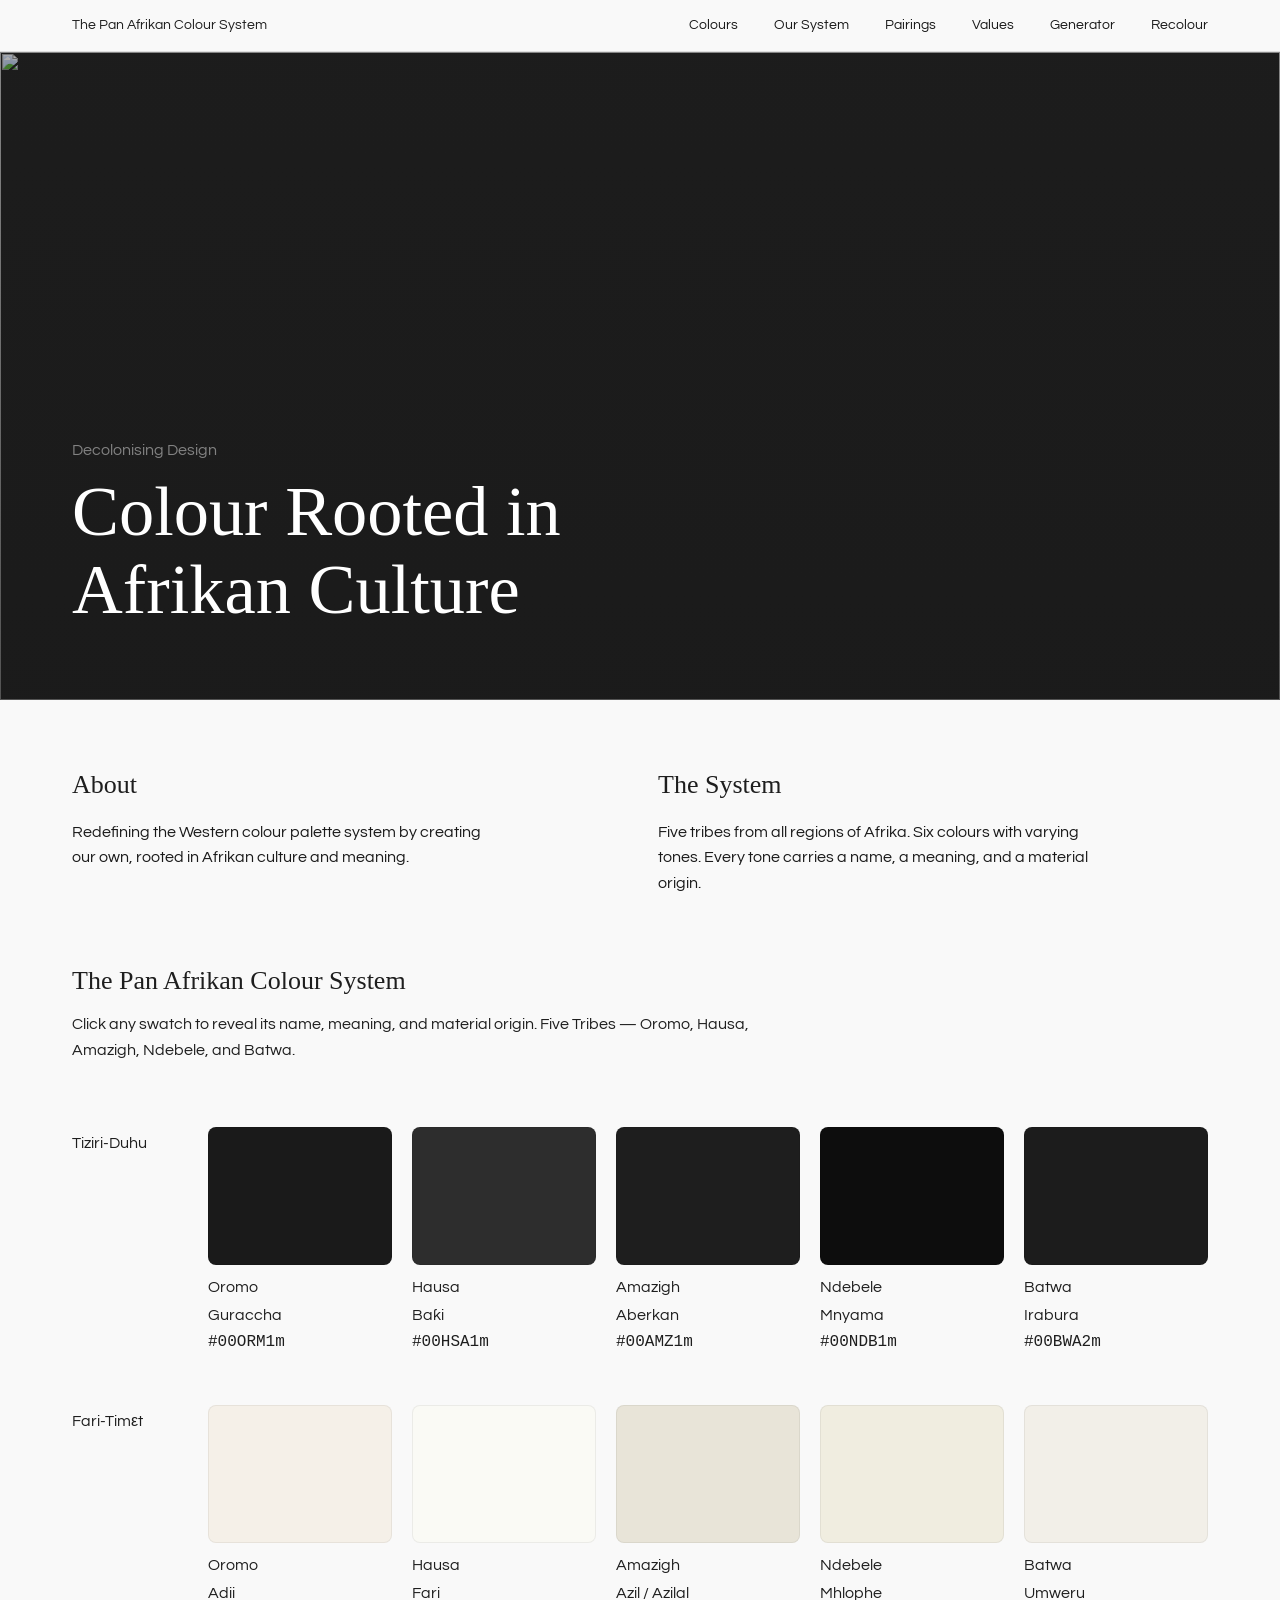
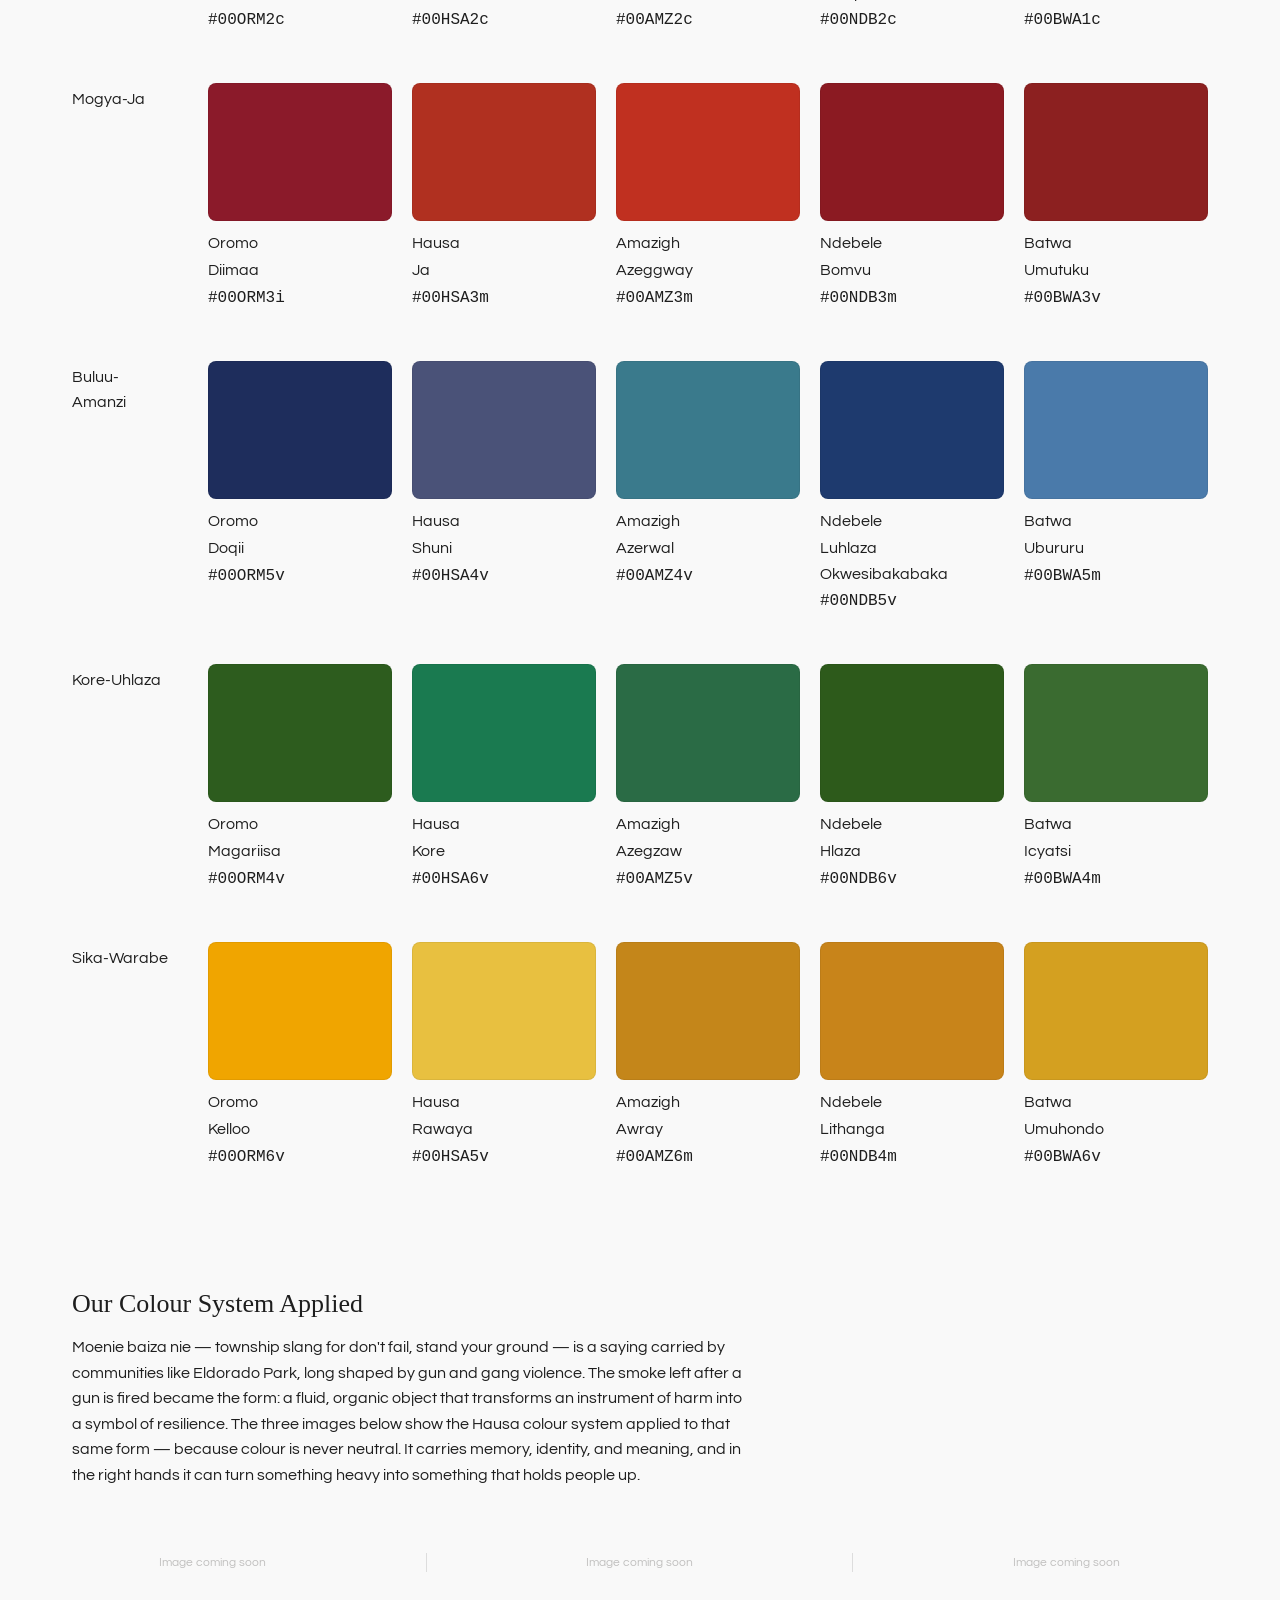
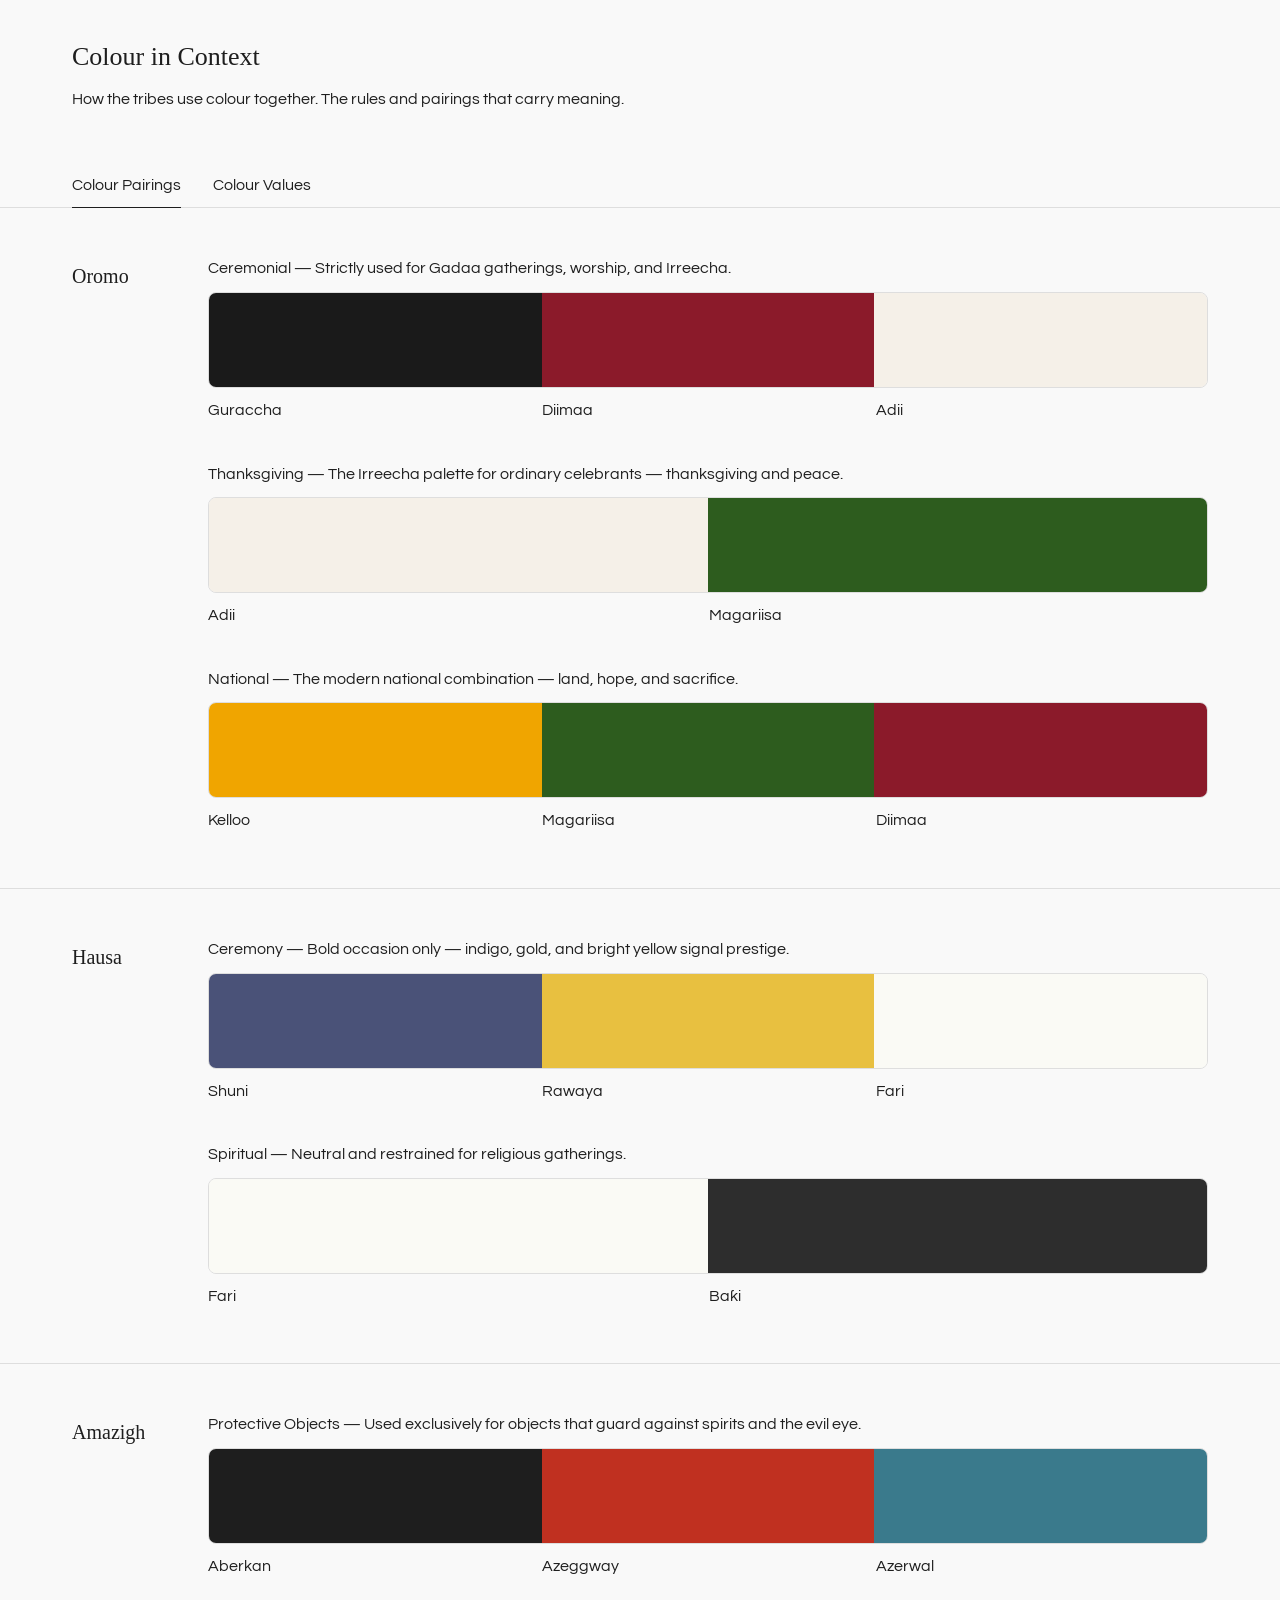
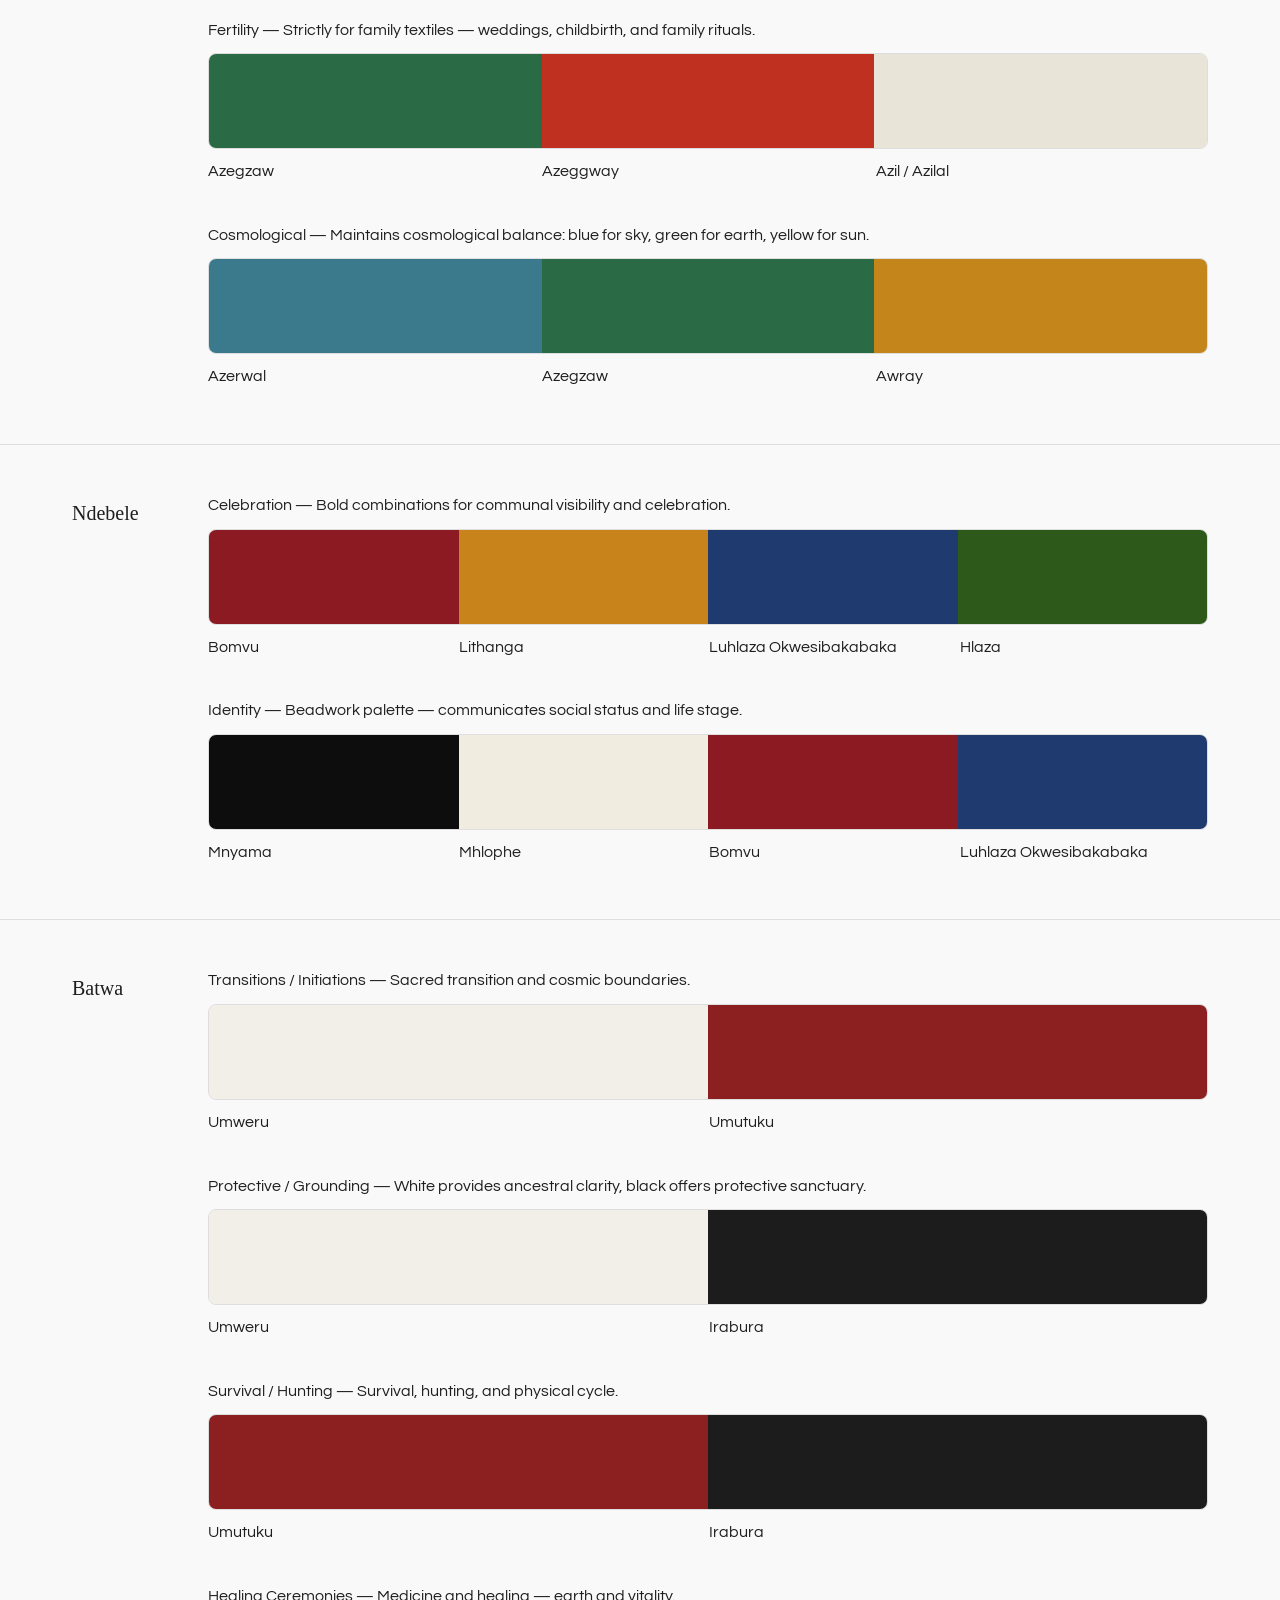
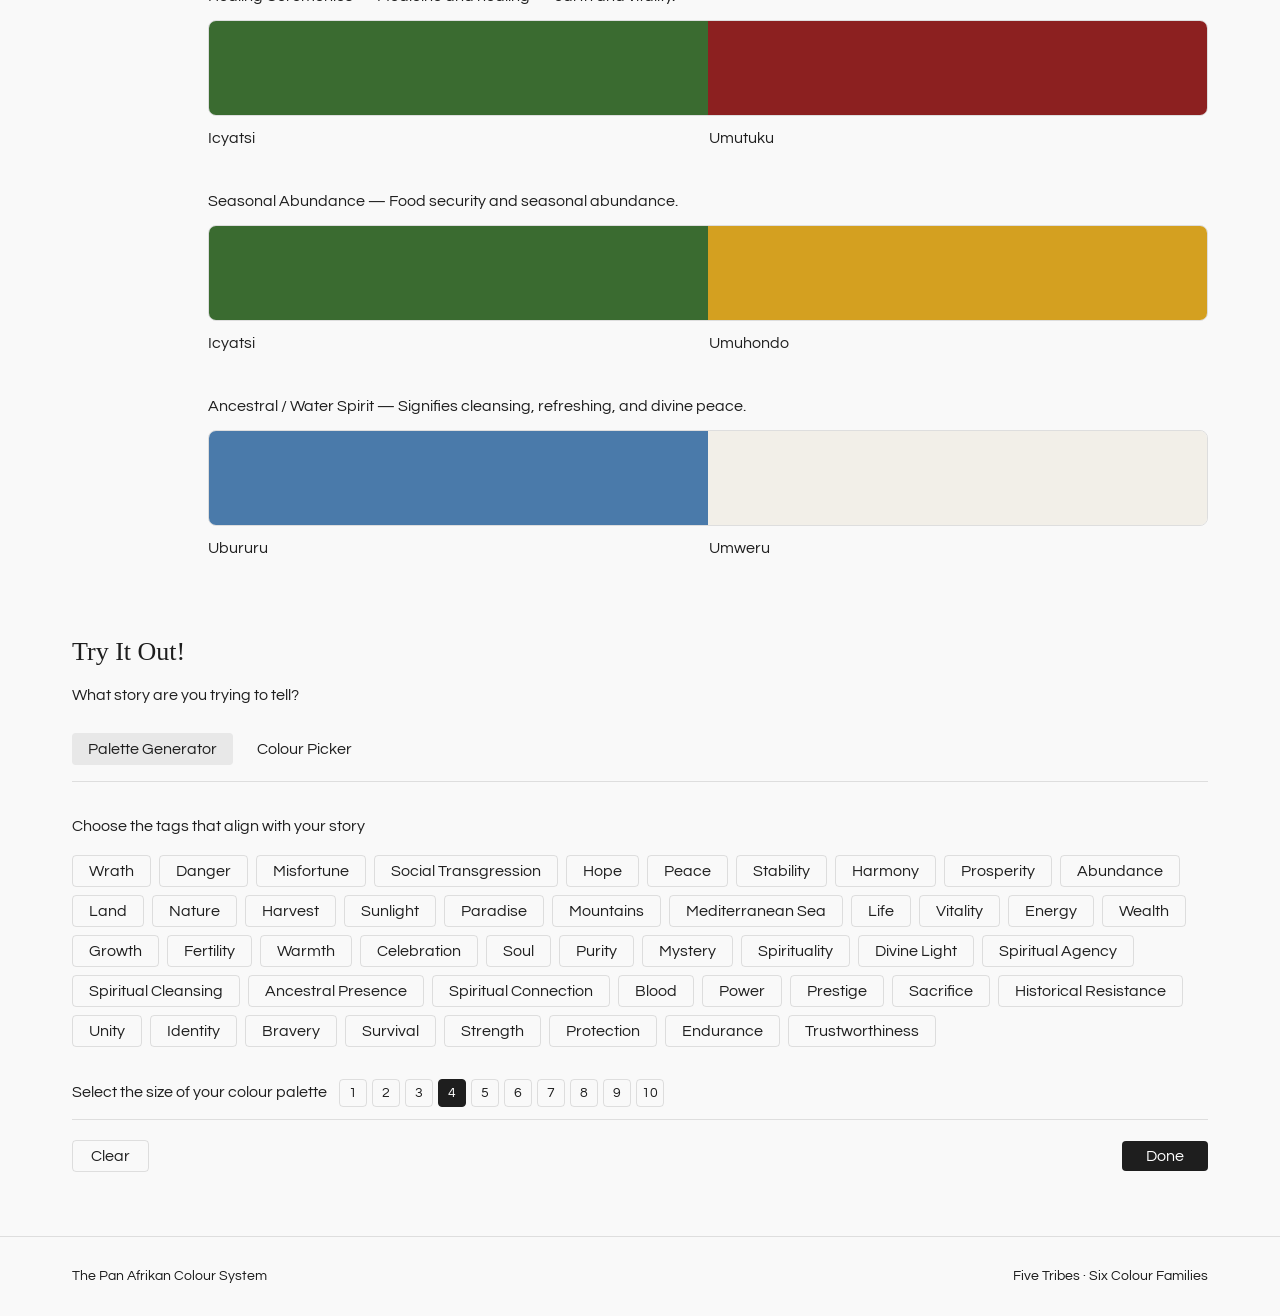
==== index-en.html @ cac7375b "Add files via upload" ====
<!DOCTYPE html>
<html lang="en">
<head>
  <meta charset="UTF-8" />
  <meta name="viewport" content="width=device-width, initial-scale=1.0" />
  <title>The Pan Afrikan Colour System</title>
  <link rel="preconnect" href="https://fonts.googleapis.com" />
  <link rel="preconnect" href="https://fonts.gstatic.com" crossorigin />
  <link href="https://fonts.googleapis.com/css2?family=Kigelia&family=Questrial&display=swap" rel="stylesheet" />
  <link rel="stylesheet" href="styles.css?v=4" />
</head>
<body>

<!-- NAV -->
<nav class="nav">
  <a href="#" class="nav-logo">The Pan Afrikan Colour System</a>
  <div class="nav-links">
    <a href="#colours">Colours</a>
    <a href="our-system-en.html">Our System</a>
    <a href="#pairings" onclick="switchCtxTab('pairings-tab')">Pairings</a>
    <a href="#pairings" onclick="switchCtxTab('values-tab')">Values</a>
    <a href="#generator">Generator</a>
    <a href="#generator" onclick="switchGenTab('picker')">Recolour</a>
  </div>
</nav>

<!-- HERO -->
<section class="hero">
  <img class="hero-bg" src="images/HERO1.png" alt="" />
  <div class="hero-content">
    <p class="hero-eyebrow">Decolonising Design</p>
    <h1>Colour Rooted in<br>Afrikan Culture</h1>
  </div>
</section>

<!-- INTRO / ABOUT -->
<section class="intro">
  <div class="intro-col">
    <p class="intro-label">About</p>
    <p>Redefining the Western colour palette system by creating our own, rooted in Afrikan culture and meaning.</p>
  </div>
  <div class="intro-col">
    <p class="intro-label">The System</p>
    <p>Five tribes from all regions of Afrika. Six colours with varying tones. Every tone carries a name, a meaning, and a material origin.</p>
  </div>
</section>

<!-- COLOUR SYSTEM -->
<section id="colours" class="colours-section">
  <div class="section-header">
    <h2>The Pan Afrikan Colour System</h2>
    <p>Click any swatch to reveal its name, meaning, and material origin. Five Tribes — Oromo, Hausa, Amazigh, Ndebele, and Batwa.</p>
  </div>
  <div class="colour-grid" id="colour-grid"></div>
</section>

<!-- OUR COLOUR SYSTEM APPLIED — ARTWORK (3 images) -->
<section class="applied-section">
  <div class="section-header">
    <h2>Our Colour System Applied</h2>
    <p>Moenie baiza nie — township slang for don't fail, stand your ground — is a saying carried by communities like Eldorado Park, long shaped by gun and gang violence. The smoke left after a gun is fired became the form: a fluid, organic object that transforms an instrument of harm into a symbol of resilience. The three images below show the Hausa colour system applied to that same form — because colour is never neutral. It carries memory, identity, and meaning, and in the right hands it can turn something heavy into something that holds people up.</p>
  </div>
  <div class="proof-3up">
    <div class="proof-block proof-block--tall">
      <img src="images/Artwork 1.png" alt="Artwork 1" onerror="this.style.display='none';this.parentElement.setAttribute('data-empty','true')" />
    </div>
    <div class="proof-block proof-block--tall">
      <img src="images/Artwork 2.png" alt="Artwork 2" onerror="this.style.display='none';this.parentElement.setAttribute('data-empty','true')" />
    </div>
    <div class="proof-block proof-block--tall">
      <img src="images/Artwork 3.png" alt="Artwork 3" onerror="this.style.display='none';this.parentElement.setAttribute('data-empty','true')" />
    </div>
  </div>

</section>

<!-- COLOUR IN CONTEXT — PAIRINGS + VALUES AS TABS -->
<section id="pairings" class="pairings-section">
  <div class="section-header">
    <h2>Colour in Context</h2>
    <p>How the tribes use colour together. The rules and pairings that carry meaning.</p>
  </div>

  <div class="context-tabs" id="context-tabs">
    <button class="context-tab active" data-ctx="pairings-tab">Colour Pairings</button>
    <button class="context-tab" data-ctx="values-tab">Colour Values</button>
  </div>

  <div id="pairings-tab" class="context-tab-content active">
    <div id="pairings-content"></div>
  </div>

  <div id="values-tab" class="context-tab-content">
    <div class="section-header" style="padding-top:40px;">
      <p>Ndebele colours strengthened from original to black, across ten tonal steps.</p>
    </div>
    <div id="values-content"></div>
    <div class="section-header" style="padding-top:40px;">
      <p>Ndebele colours spiritually enhanced from original to white, across ten tonal steps.</p>
    </div>
    <div id="values-content-white"></div>
  </div>
</section>


<!-- GENERATOR -->
<section id="generator" class="generator-section">
  <div class="section-header">
    <h2>Try It Out!</h2>
    <p>What story are you trying to tell?</p>
  </div>

  <div class="generator-body">
    <div class="generator-tabs">
      <button class="gen-tab active" data-tab="consultation">Palette Generator</button>
      <button class="gen-tab" data-tab="picker">Colour Picker</button>
    </div>

    <div id="consultation-tab" class="gen-tab-content active">
      <p class="gen-instruction">Choose the tags that align with your story</p>
      <div id="meaning-buttons" class="meaning-buttons"></div>
      <div class="gen-size-row">
        <p class="gen-size-label">Select the size of your colour palette</p>
        <div id="size-buttons" class="size-buttons"></div>
      </div>
      <div class="gen-controls">
        <div class="gen-controls-row">
          <button id="clear-btn" class="gen-btn-clear">Clear</button>
          <button id="generate-btn" class="gen-btn-done">Done</button>
        </div>
      </div>
      <div id="generated-palette" class="generated-palette"></div>
    </div>

    <div id="picker-tab" class="gen-tab-content">
      <div class="picker-layout">
        <div class="picker-left">
          <p class="picker-hint">Click on a region then click on a colour from the colour wheel to apply it.</p>
          <label for="image-upload">Upload image</label>
          <input type="file" id="image-upload" accept="image/*" />
          <canvas id="artwork-canvas"></canvas>
          <button class="picker-reset-btn" id="picker-reset-btn">Reset image</button>
        </div>
        <div class="picker-right">
          <canvas id="wheel-canvas"></canvas>
        </div>
      </div>
    </div>
  </div>
</section>

<!-- FOOTER -->
<footer>
  <p>The Pan Afrikan Colour System</p>
  <p>Five Tribes · Six Colour Families</p>
</footer>

<!-- SWATCH TOOLTIP -->
<div class="tooltip-overlay" id="tooltip" onclick="closeTooltip(event)">
  <div class="tooltip-card" onclick="event.stopPropagation()">
    <button class="tooltip-close" onclick="closeTooltip()">×</button>
    <div class="tooltip-swatch" id="tooltip-swatch"></div>
    <div class="tooltip-tribe" id="tooltip-tribe"></div>
    <h3 class="tooltip-name" id="tooltip-name"></h3>
    <p class="tooltip-hex" id="tooltip-hex"></p>
    <div class="tooltip-row">
      <div>
        <p class="tooltip-label">Meaning</p>
        <p class="tooltip-text" id="tooltip-meaning"></p>
      </div>
      <div>
        <p class="tooltip-label">Material Origin</p>
        <p class="tooltip-text" id="tooltip-origin"></p>
      </div>
    </div>
  </div>
</div>

<script src="scripts-en.js?v=3"></script>
</body>
</html>
---- styles.css ----
*, *::before, *::after { margin: 0; padding: 0; box-sizing: border-box; }

:root {
  --bg:         #F9F9F9;
  --ink:        #1e1e1e;
  --ink-light:  #191919;
  --ink-faint:  #191919;
  --border:     rgba(25,25,25,0.12);
  --serif:      'Kigelia', Georgia, serif;
  --sans:       'Questrial', sans-serif;
  --margin:     72px;
  --gutter:     36px;
  --gap:        64px;
  --radius:     8px;
}

html { scroll-behavior: smooth; }

body {
  background: var(--bg);
  color: var(--ink);
  font-family: var(--sans);
  font-size: 16px;
  line-height: 1.6;
}

/* ── NAV ─────────────────────────────────────── */
.nav {
  position: sticky;
  top: 0;
  z-index: 100;
  height: 52px;
  padding: 0 var(--margin);
  background: var(--bg);
  border-bottom: 0.5px solid var(--border);
  display: flex;
  align-items: center;
  justify-content: space-between;
}
.nav-logo {
  font-size: 14px;
  color: var(--ink);
  text-decoration: none;
  font-weight: 400;
}
.nav-links {
  display: flex;
  gap: var(--gutter);
}
.nav-links a {
  font-size: 14px;
  color: var(--ink-light);
  text-decoration: none;
  transition: color .2s;
}
.nav-links a:hover { color: var(--ink); }

/* ── HERO ────────────────────────────────────── */
.hero {
  height: 72vh;
  min-height: 480px;
  background: var(--ink);
  padding: var(--margin);
  display: flex;
  align-items: flex-end;
  position: relative;
  overflow: hidden;
}
.hero-bg {
  position: absolute;
  inset: 0;
  width: 100%;
  height: 100%;
  object-fit: cover;
  object-position: center;
  z-index: 0;
}
.hero::after {
  content: '';
  position: absolute;
  inset: 0;
  background: linear-gradient(to bottom, rgba(25,25,25,0.35), rgba(25,25,25,0.65));
  z-index: 1;
}
.hero-content {
  position: relative;
  z-index: 2;
}
.hero-eyebrow {
  font-size: 16px;
  color: rgba(255,255,255,.45);
  margin-bottom: 10px;
}
.hero h1 {
  font-family: var(--serif);
  font-size: clamp(40px, 5.5vw, 80px);
  font-weight: 400;
  color: #fff;
  line-height: 1.1;
}

/* ── INTRO ───────────────────────────────────── */
.intro {
  display: grid;
  grid-template-columns: 1fr 1fr;
  gap: var(--gutter);
  padding: var(--gap) var(--margin) 0;
}
.intro-label {
  font-family: var(--serif);
  font-size: 26px;
  color: var(--ink);
  margin-bottom: 14px;
}
.intro-col p:not(.intro-label) {
  font-size: 16px;
  color: var(--ink-light);
  max-width: 432px;
}

/* ── SECTION HEADER ──────────────────────────── */
.section-header {
  padding: var(--gap) var(--margin);
}
.section-header h2 {
  font-family: var(--serif);
  font-size: 26px;
  font-weight: 400;
  margin-bottom: 10px;
}
.section-header p {
  font-size: 16px;
  color: var(--ink);
  max-width: 680px;
}

/* ── COLOUR GRID ─────────────────────────────── */
.colours-section { padding-bottom: 0; }
.colour-grid { padding: 0 var(--margin); }

.hue-row {
  display: grid;
  grid-template-columns: 100px 1fr;
  gap: var(--gutter);
  margin-bottom: 48px;
  align-items: start;
}
.hue-label {
  font-size: 16px;
  color: var(--ink);
  padding-top: 4px;
}
.hue-swatches {
  display: grid;
  grid-template-columns: repeat(5, 1fr);
  gap: 20px;
}

/* ── SWATCH — click-to-expand ────────────────── */
.swatch {
  cursor: pointer;
  position: relative;
}
.swatch-colour {
  position: relative;
  width: 100%;
  aspect-ratio: 4 / 3;
  border-radius: var(--radius);
  border: 0.5px solid rgba(0,0,0,.06);
  transition: transform .2s ease, box-shadow .2s ease;
  overflow: hidden;
}
.swatch.open .swatch-colour {
  transform: scale(1.03);
  box-shadow: 0 8px 24px rgba(0,0,0,.12);
}
.swatch-colour::after {
  content: 'Click to expand';
  position: absolute;
  bottom: 0;
  left: 0;
  right: 0;
  padding: 7px 10px;
  font-family: var(--sans);
  font-size: 11px;
  text-align: center;
  letter-spacing: .07em;
  text-transform: uppercase;
  color: #fff;
  background: rgba(0,0,0,0.28);
  opacity: 0;
  transition: opacity .2s;
  pointer-events: none;
}
.swatch:hover .swatch-colour::after {
  opacity: 1;
}
.swatch-info {
  padding: 10px 0 0;
}
.swatch-tribe {
  color: var(--ink);
  margin-bottom: 2px;
  font-size: 16px;
}
.swatch-name {
  color: var(--ink);
  font-weight: 500;
  font-size: 16px;
  margin-bottom: 2px;
}
.swatch-hex {
  color: var(--ink);
  font-family: monospace;
  font-size: 16px;
}
/* smooth click dropdown — no display:none */
.swatch-hover {
  overflow: hidden;
  max-height: 0;
  opacity: 0;
  margin-top: 0;
  padding-top: 0;
  border-top: 0.5px solid transparent;
  transition: max-height .35s ease, opacity .3s ease, margin-top .3s ease, padding-top .3s ease, border-color .3s ease;
}
.swatch.open .swatch-hover {
  max-height: 220px;
  overflow-y: auto;
  opacity: 1;
  margin-top: 8px;
  padding-top: 8px;
  border-top-color: var(--border);
}
.swatch-hover-label {
  font-size: 16px;
  color: var(--ink);
  padding-bottom: 8px;
  margin-bottom: 8px;
  margin-top: 16px;
  border-bottom: 0.5px solid rgba(25,25,25,0.15);
}
.swatch-hover-label:first-child { margin-top: 0; }
.swatch-hover-label:not(:first-child) {
  border-top: 0.5px solid rgba(25,25,25,0.15);
  padding-top: 8px;
}
.swatch-hover-text {
  font-size: 16px;
  color: var(--ink);
  line-height: 1.5;
}

/* ── APPLIED / PROOF BLOCKS ──────────────────── */
.applied-section {
}

.proof-2up {
  display: grid;
  grid-template-columns: 1fr 1fr;
}
.proof-3up {
  display: grid;
  grid-template-columns: 1fr 1fr 1fr;
}
.proof-3up .proof-block {
  border-top: none;
}
.proof-3up + .proof-palette {
  border-top: none;
}
.proof-block {
  position: relative;
  aspect-ratio: 4 / 3;
  background: #E2DDD7;
  overflow: hidden;
  border-right: 0.5px solid var(--border);
  border-top: 0.5px solid var(--border);
  display: flex;
  align-items: center;
  justify-content: center;
}
.proof-block--tall {
  aspect-ratio: auto;
  overflow: visible;
  background: var(--bg);
}
.proof-block.proof-block--tall img {
  object-fit: contain !important;
  background: var(--bg);
  width: 100%;
  height: auto;
  display: block;
}
.proof-block:last-child { border-right: none; }
.proof-block img {
  width: 100%;
  height: 100%;
  object-fit: cover;
  display: block;
}
.proof-block[data-empty="true"]::after {
  content: 'Image coming soon';
  font-size: 12px;
  color: rgba(26,23,20,.25);
}

/* Mercedes 2-up — smaller image with rounded corners, white background */
.proof-2up .proof-block {
  padding: 32px;
  overflow: visible;
  background: #ffffff;
}
.proof-2up .proof-block img {
  border-radius: 40px;
  width: 100%;
  height: 100%;
  object-fit: contain;
}

/* Colour palette strip shown beneath applied sections */
.proof-palette {
  padding: 24px var(--margin) 0;
  border-top: 0.5px solid var(--border);
  display: grid;
  gap: 12px;
}
.proof-palette-swatches {
  display: flex;
  gap: 10px;
}
.proof-palette-item {
  flex: 0 0 auto;
  width: 120px;
  display: flex;
  flex-direction: column;
  gap: 6px;
}
.proof-palette-swatch {
  width: 100%;
  aspect-ratio: 3 / 2;
  border-radius: 8px;
  border: 0.5px solid rgba(0,0,0,.06);
}
.proof-palette-name {
  font-size: 16px;
  color: var(--ink);
}
.proof-palette-code {
  font-size: 13px;
  font-family: monospace;
  color: var(--ink);
}

/* ── CONTEXT TABS (Pairings / Values) ────────── */
.context-tabs {
  display: flex;
  gap: 32px;
  padding: 0 var(--margin);
  border-bottom: 0.5px solid var(--border);
}
.context-tab {
  font-family: var(--sans);
  font-size: 16px;
  background: none;
  border: none;
  color: var(--ink);
  padding: 0 0 14px;
  cursor: pointer;
  border-bottom: 1.5px solid transparent;
  margin-bottom: -0.5px;
  transition: color .2s, border-color .2s;
}
.context-tab.active { color: var(--ink); border-bottom-color: var(--ink); }
.context-tab-content { display: none; }
.context-tab-content.active { display: block; }

/* ── PAIRINGS ────────────────────────────────── */
.pairings-section { padding-bottom: 0; }


.pairings-section + .applied-section { border-top: none; }

.tribe-block {
  display: grid;
  grid-template-columns: 100px 1fr;
  gap: var(--gutter);
  padding: 48px var(--margin);
  border-bottom: 0.5px solid var(--border);
  align-items: start;
}
.tribe-block:last-child { border-bottom: none; padding-bottom: 0; }
.tribe-name {
  font-family: var(--serif);
  font-size: 20px;
  font-weight: 400;
  color: var(--ink);
  padding-top: 4px;
}
.tribe-pairings { display: flex; flex-direction: column; }
.pairing { margin-bottom: 32px; }
.pairing:last-child { margin-bottom: 0; }

.pairing-label {
  font-size: 16px;
  color: var(--ink);
  margin-bottom: 10px;
}
.pairing-label-rule {
  font-size: 16px;
  color: var(--ink);
}
.pairing-strip {
  display: flex;
  height: 96px;
  border-radius: var(--radius);
  overflow: hidden;
  border: 0.5px solid var(--border);
  margin-bottom: 10px;
}
.pairing-colour { flex: 1; }
.pairing-names {
  display: flex;
  gap: 2px;
  margin-bottom: 6px;
}
.pairing-colour-name {
  flex: 1;
  font-size: 16px;
  color: var(--ink);
}

/* ── VALUES ──────────────────────────────────── */
.values-wrap { padding: 0 var(--margin) 0; }
.values-row {
  display: grid;
  grid-template-columns: 100px 1fr;
  gap: var(--gutter);
  margin-bottom: 36px;
  align-items: start;
}
.values-label {
  font-size: 16px;
  color: var(--ink);
  padding-top: 4px;
}
.values-steps {
  display: grid;
  grid-template-columns: repeat(11, 1fr);
  gap: 8px;
}
.value-col {
  display: flex;
  flex-direction: column;
}
.value-swatch {
  width: 100%;
  aspect-ratio: 1;
  border-radius: 6px;
  border: 0.5px solid rgba(0,0,0,.08);
  cursor: pointer;
  transition: transform .15s;
}
.value-swatch:hover { transform: scale(1.06); }

/* labels sit below each swatch block */
.value-labels {
  display: flex;
  justify-content: space-between;
  align-items: flex-start;
  margin-top: 6px;
  gap: 2px;
}
.value-label-num {
  font-size: 16px;
  font-family: monospace;
  color: var(--ink);
  line-height: 1.3;
  white-space: nowrap;
}
.value-label-code {
  font-size: 13px;
  font-family: monospace;
  color: var(--ink);
  line-height: 1.3;
  text-align: right;
  white-space: nowrap;
}

/* ── GENERATOR ───────────────────────────────── */
.generator-section {
  padding-bottom: var(--gap);
}
.generator-section .section-header {
  padding-bottom: 24px;
}
.generator-body {
  padding: 0 var(--margin);
}
.generator-tabs {
  display: flex;
  gap: 8px;
  padding-bottom: 16px;
  border-bottom: 0.5px solid var(--border);
  margin-bottom: 32px;
}
.gen-tab {
  font-family: var(--sans);
  font-size: 16px;
  background: none;
  border: none;
  color: var(--ink);
  padding: 8px 16px;
  border-radius: 4px;
  cursor: pointer;
  transition: background .2s;
}
.gen-tab.active { background: rgba(25,25,25,0.08); }
.gen-tab:hover:not(.active) { background: rgba(25,25,25,0.04); }
.gen-instruction {
  font-size: 16px;
  color: var(--ink);
  margin-bottom: 16px;
}
.gen-tab-content { display: none; }
.gen-tab-content.active { display: block; }

.meaning-buttons {
  display: flex;
  flex-wrap: wrap;
  gap: 8px;
  margin-bottom: 32px;
}
/* category separator label */
.meaning-category-divider {
  width: 100%;
  font-size: 10px;
  color: var(--ink-faint);
  text-transform: uppercase;
  letter-spacing: .1em;
  padding-top: 12px;
  margin-top: 4px;
  border-top: 0.5px solid var(--border);
}
.meaning-category-divider:first-child {
  border-top: none;
  padding-top: 0;
  margin-top: 0;
}
.meaning-btn {
  padding: 7px 16px;
  background: transparent;
  border: 0.5px solid var(--border);
  border-radius: 4px;
  font-family: var(--sans);
  font-size: 16px;
  color: var(--ink);
  cursor: pointer;
  transition: all .2s;
  position: relative;
  overflow: hidden;
}
.meaning-btn::before {
  content: '';
  position: absolute;
  inset: 0;
  background: var(--btn-gradient, var(--border));
  opacity: 0;
  transition: opacity .2s;
  pointer-events: none;
}
.meaning-btn:hover::before { opacity: .5; }
.meaning-btn.selected { background: var(--ink); color: #fff; border-color: var(--ink); }
.meaning-btn.selected::before { display: none; }
/* category buttons slightly different */
.meaning-btn--category {
  opacity: .85;
}

.gen-controls {
  display: flex;
  flex-direction: column;
  align-items: flex-start;
  gap: 12px;
  padding-top: 20px;
  border-top: 0.5px solid var(--border);
}
.gen-size-row {
  display: flex;
  align-items: center;
  gap: 12px;
  width: 100%;
  margin-bottom: 12px;
}
.gen-controls-row {
  display: flex;
  align-items: center;
  gap: 16px;
  width: 100%;
}
.gen-size-label {
  font-size: 16px;
  color: var(--ink);
}
.gen-btn-clear {
  font-family: var(--sans);
  font-size: 16px;
  padding: 7px 18px;
  background: transparent;
  border: 0.5px solid var(--border);
  border-radius: 4px;
  color: var(--ink);
  cursor: pointer;
  margin-right: auto;
  transition: color .2s, border-color .2s;
}
.gen-btn-clear:hover { border-color: var(--ink); }
.size-buttons { display: flex; gap: 5px; }
.size-btn {
  width: 28px;
  height: 28px;
  background: transparent;
  border: 0.5px solid var(--border);
  border-radius: 4px;
  font-family: var(--sans);
  font-size: 14px;
  color: var(--ink);
  cursor: pointer;
  transition: all .15s;
}
.size-btn.active { background: var(--ink); color: #fff; border-color: var(--ink); }
.gen-btn-done {
  font-family: var(--sans);
  font-size: 16px;
  padding: 7px 24px;
  background: var(--ink);
  color: #fff;
  border: none;
  border-radius: 4px;
  cursor: pointer;
  transition: opacity .2s;
}
.gen-btn-done:hover { opacity: .8; }

.generated-palette {
  display: none;
  margin-top: 48px;
}
.generated-palette.show {
  display: block;
  animation: fadeIn .3s ease;
}
@keyframes fadeIn { from { opacity: 0; transform: translateY(8px); } to { opacity: 1; transform: translateY(0); } }

.gen-strip {
  display: flex;
  height: 72px;
  border-radius: var(--radius);
  overflow: hidden;
  border: 0.5px solid var(--border);
  margin-bottom: 20px;
}
.gen-colour { flex: 1; }
.gen-detail {
  display: grid;
  gap: var(--gutter);
  margin-bottom: 24px;
}
.gen-item { display: flex; flex-direction: column; gap: 6px; }
.gen-item-swatch {
  aspect-ratio: 1;
  border-radius: 8px;
  border: 0.5px solid rgba(0,0,0,.08);
}
.gen-item-name { font-size: 16px; color: var(--ink); }
.gen-item-tribe { font-size: 16px; color: var(--ink); }
.gen-context {
  padding: 16px 20px;
  background: rgba(25,25,25,.04);
  border-left: 2px solid var(--ink);
  font-size: 16px;
  color: var(--ink);
  line-height: 1.6;
  border-radius: 0 4px 4px 0;
}

/* ── PICKER ──────────────────────────────────── */
.picker-layout {
  display: grid;
  grid-template-columns: 1fr 1fr;
  gap: 14px;
  margin-top: 20px;
  align-items: stretch;
}
.picker-left {
  display: flex;
  flex-direction: column;
  align-items: flex-start;
  gap: 12px;
}
.picker-right {
  display: flex;
  flex-direction: column;
  align-items: center;
  justify-content: center;
  gap: 12px;
}
.picker-left label {
  font-size: 16px;
  color: var(--ink);
}
#image-upload { width: 100%; font-size: 16px; }
#artwork-canvas {
  width: 100%;
  border-radius: var(--radius);
  border: 0.5px solid var(--border);
}
#wheel-canvas {
  width: 400px;
  height: 400px;
  max-width: 100%;
  border-radius: 50%;
  flex-shrink: 0;
}
.picker-hint {
  font-size: 16px;
  color: var(--ink);
  max-width: 100%;
}
.picker-reset-btn {
  font-family: var(--sans);
  font-size: 16px;
  padding: 6px 18px;
  background: transparent;
  border: 0.5px solid var(--border);
  border-radius: 4px;
  color: var(--ink);
  cursor: pointer;
  transition: border-color .2s;
  align-self: flex-start;
}
.picker-reset-btn:hover { border-color: var(--ink); }

/* ── WHEEL TOOLTIP ───────────────────────────── */
.wheel-tooltip {
  position: fixed;
  pointer-events: none;
  background: var(--ink);
  color: #fff;
  font-family: var(--sans);
  font-size: 13px;
  padding: 5px 10px;
  border-radius: 5px;
  white-space: nowrap;
  z-index: 300;
  opacity: 0;
  transition: opacity .15s;
}
.wheel-tooltip.show { opacity: 1; }

/* ── FOOTER ──────────────────────────────────── */
footer {
  display: flex;
  justify-content: space-between;
  align-items: center;
  padding: 28px var(--margin);
  font-size: 14px;
  color: var(--ink-faint);
  border-top: 0.5px solid var(--border);
}

/* ── TOOLTIP MODAL ───────────────────────────── */
.tooltip-overlay {
  display: none;
  position: fixed;
  inset: 0;
  background: rgba(0,0,0,.5);
  z-index: 200;
  align-items: center;
  justify-content: center;
  backdrop-filter: blur(4px);
}
.tooltip-overlay.show { display: flex; }

.tooltip-card {
  background: var(--bg);
  border-radius: 16px;
  padding: 32px;
  max-width: 420px;
  width: 90%;
  position: relative;
  animation: fadeIn .2s ease;
}
.tooltip-close {
  position: absolute;
  top: 16px;
  right: 20px;
  background: none;
  border: none;
  font-size: 24px;
  cursor: pointer;
  color: var(--ink-faint);
  line-height: 1;
}
.tooltip-close:hover { color: var(--ink); }
.tooltip-swatch {
  width: 100%;
  height: 160px;
  border-radius: var(--radius);
  margin-bottom: 20px;
  border: 0.5px solid rgba(0,0,0,.06);
}
.tooltip-tribe {
  font-size: 12px;
  color: var(--ink-faint);
  text-transform: uppercase;
  letter-spacing: .1em;
  margin-bottom: 4px;
}
.tooltip-name {
  font-family: var(--serif);
  font-size: 24px;
  font-weight: 400;
  margin-bottom: 4px;
}
.tooltip-hex {
  font-size: 13px;
  color: var(--ink-faint);
  font-family: monospace;
  margin-bottom: 20px;
}
.tooltip-row {
  display: grid;
  grid-template-columns: 1fr 1fr;
  gap: 20px;
}
.tooltip-label {
  font-family: var(--sans);
  font-size: 10px;
  color: var(--ink-faint);
  text-transform: uppercase;
  letter-spacing: .1em;
  padding-bottom: 8px;
  margin-bottom: 8px;
  border-bottom: 0.5px solid rgba(25,25,25,0.15);
}
.tooltip-text {
  font-size: 13px;
  color: var(--ink-light);
  line-height: 1.5;
}
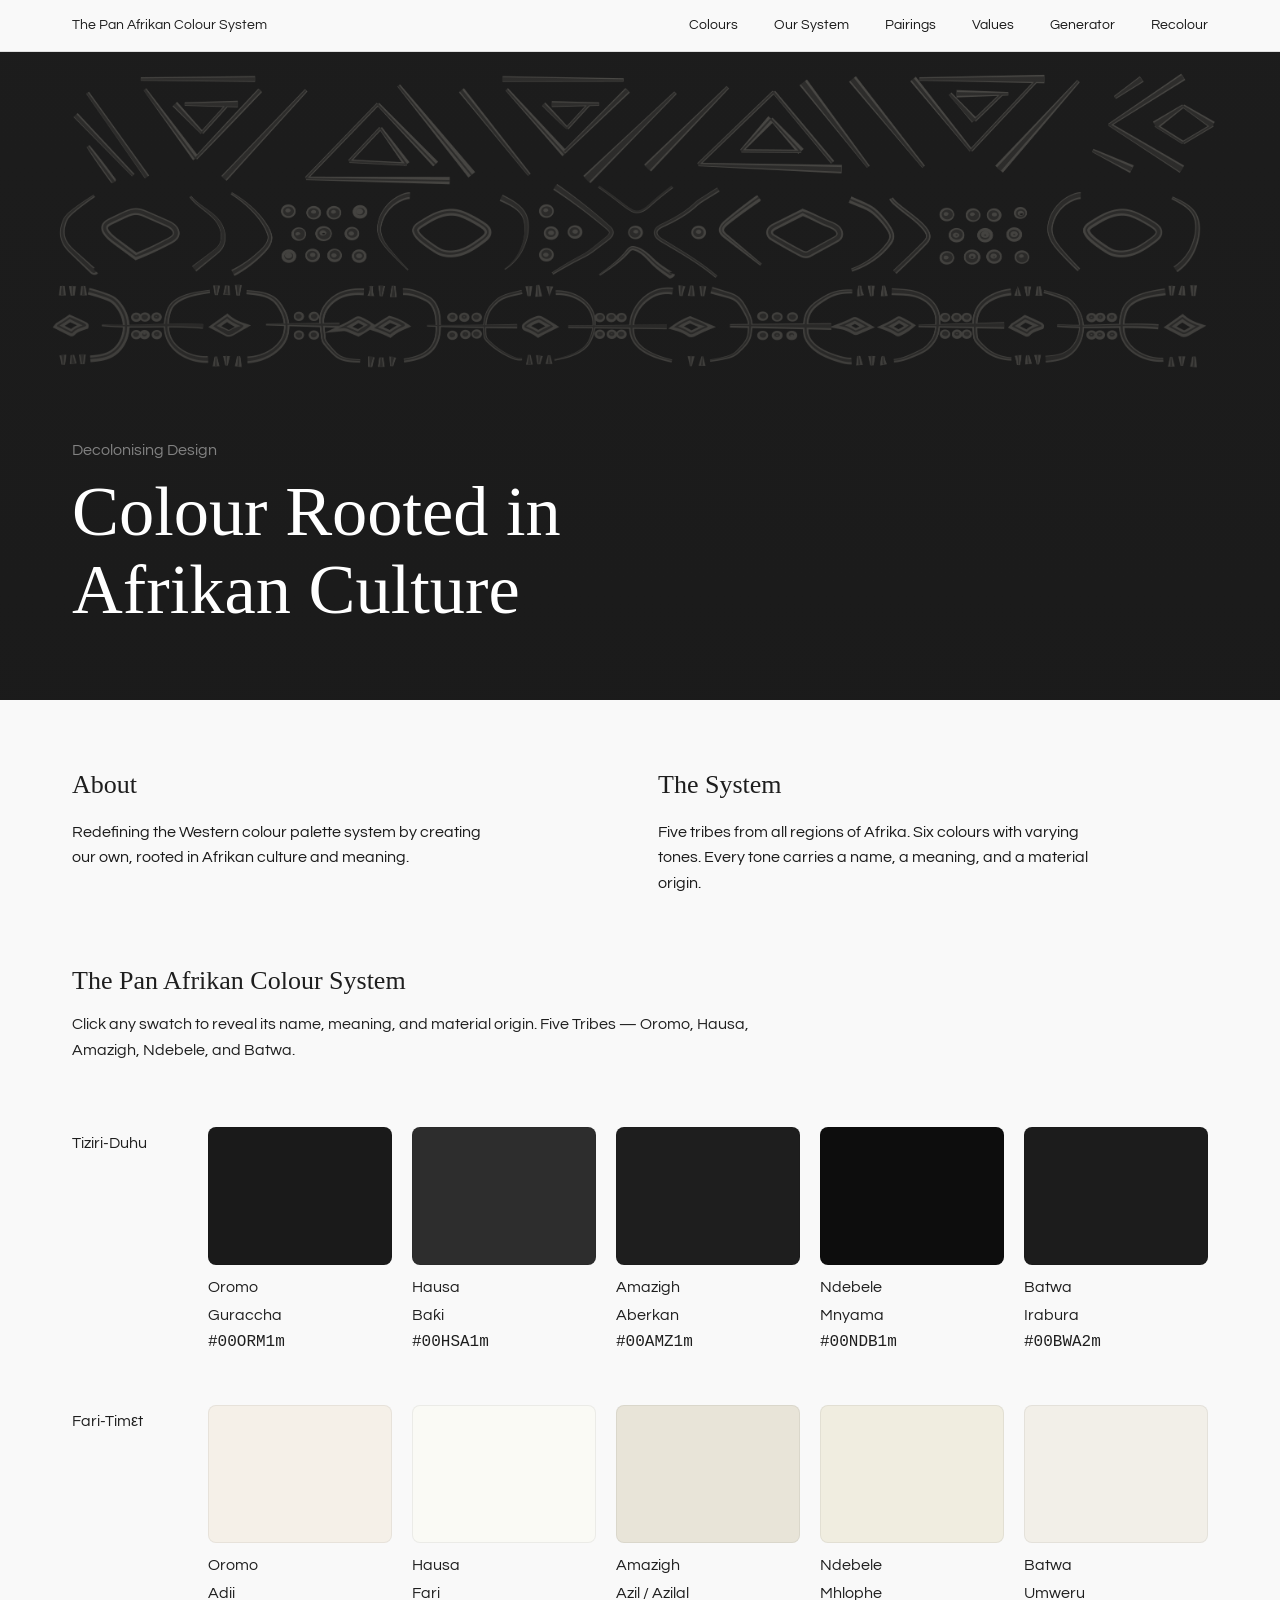
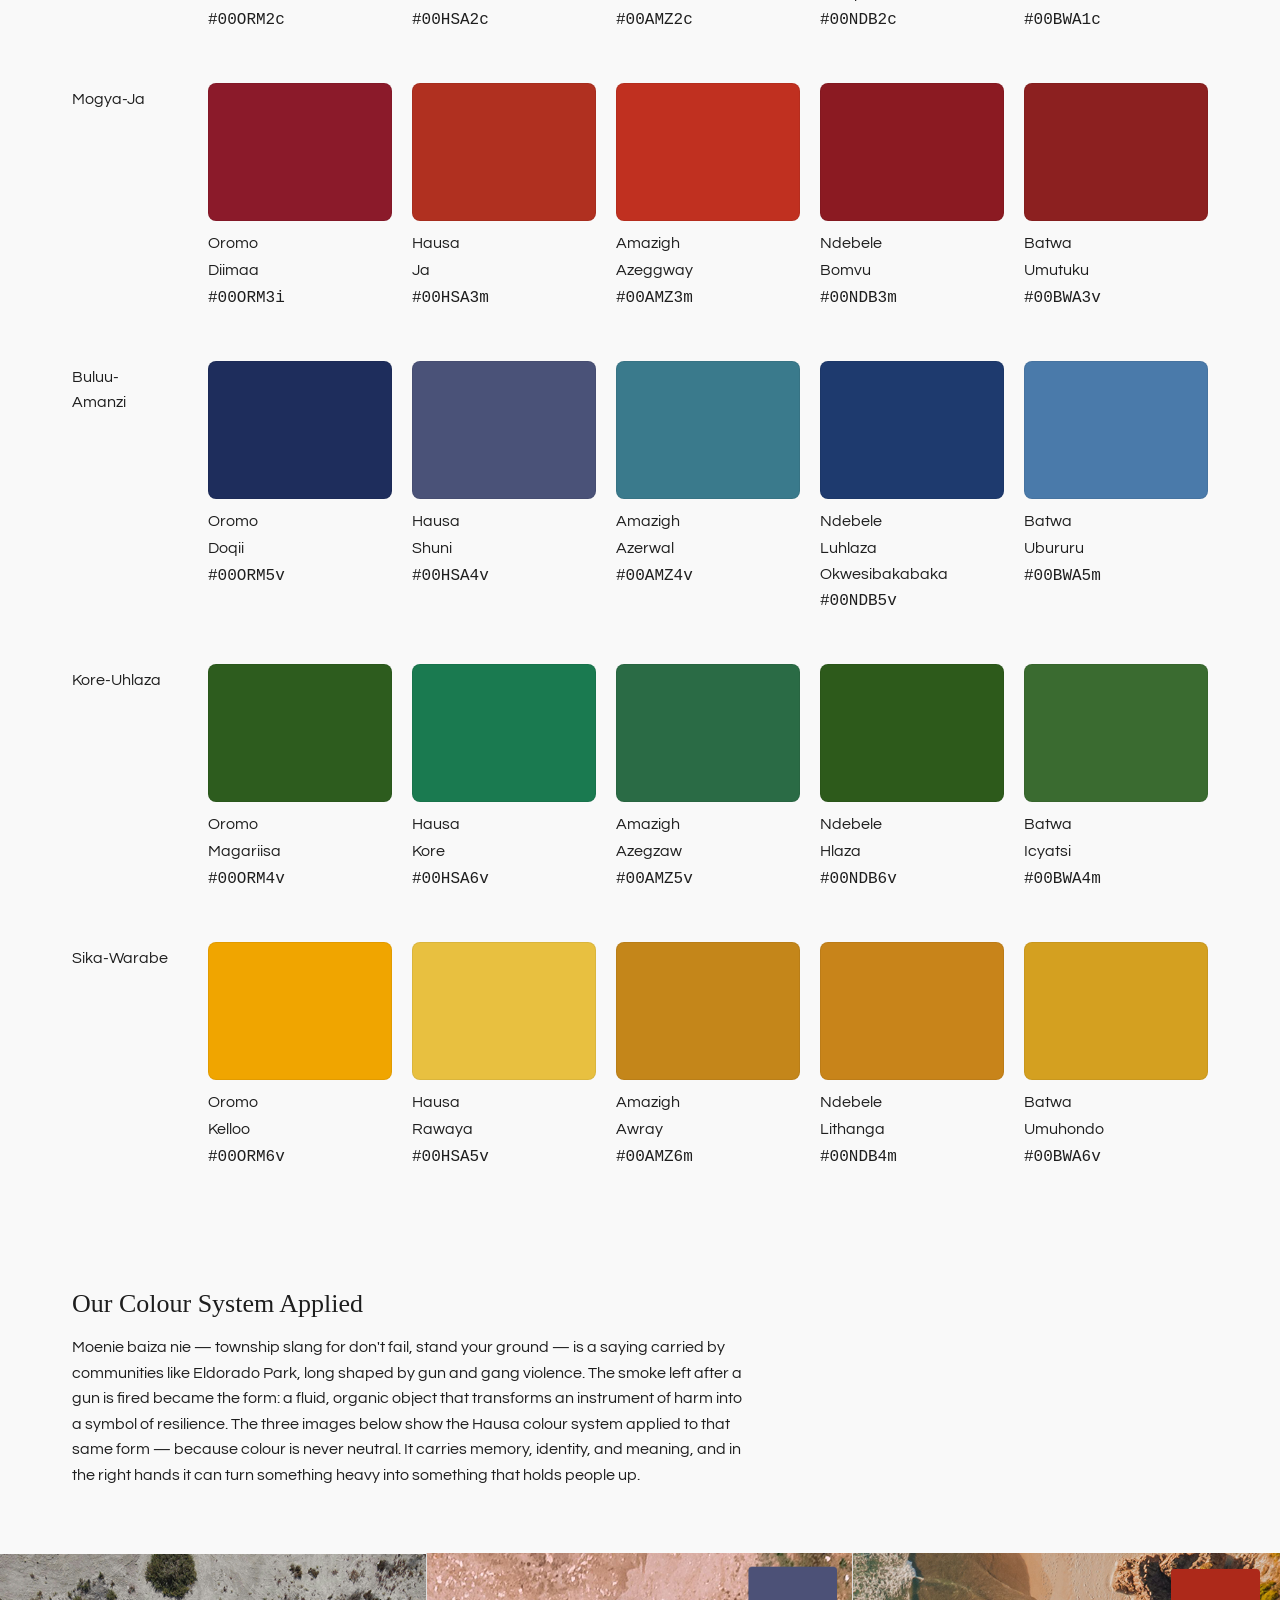
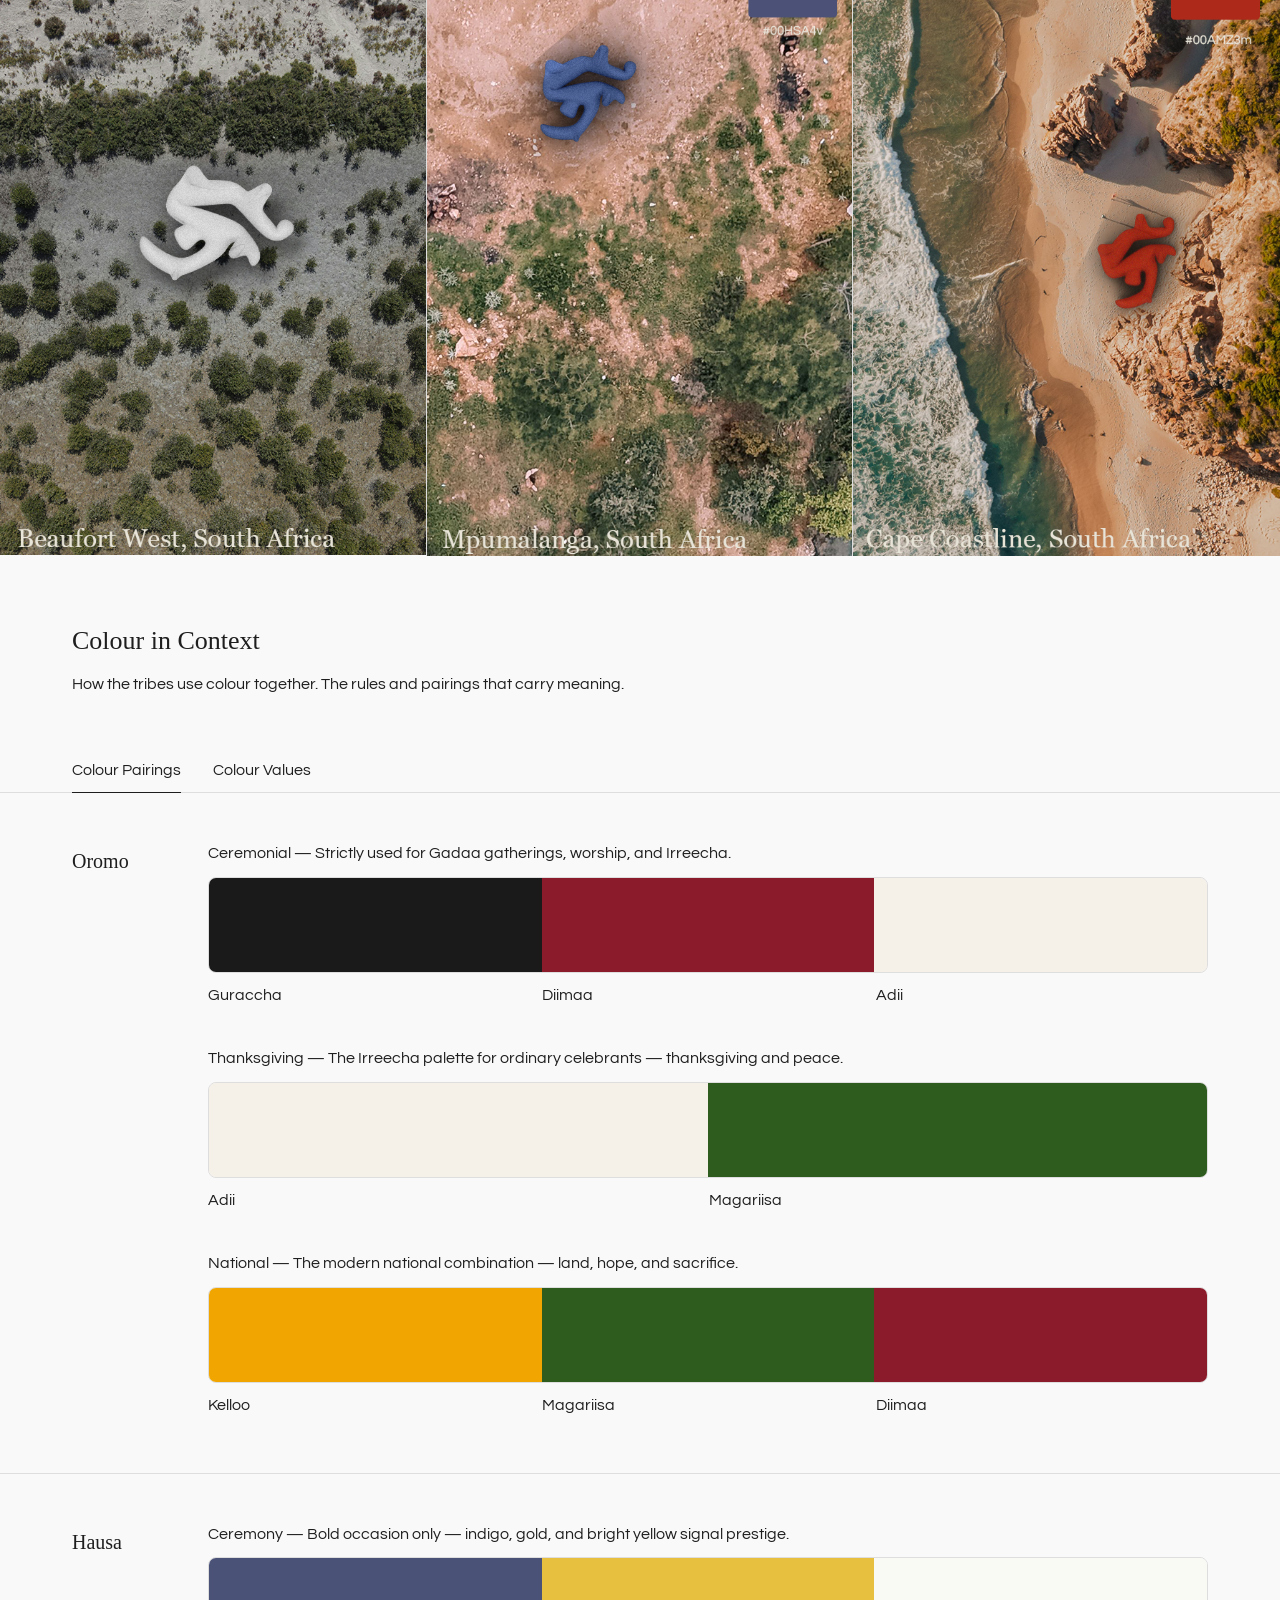
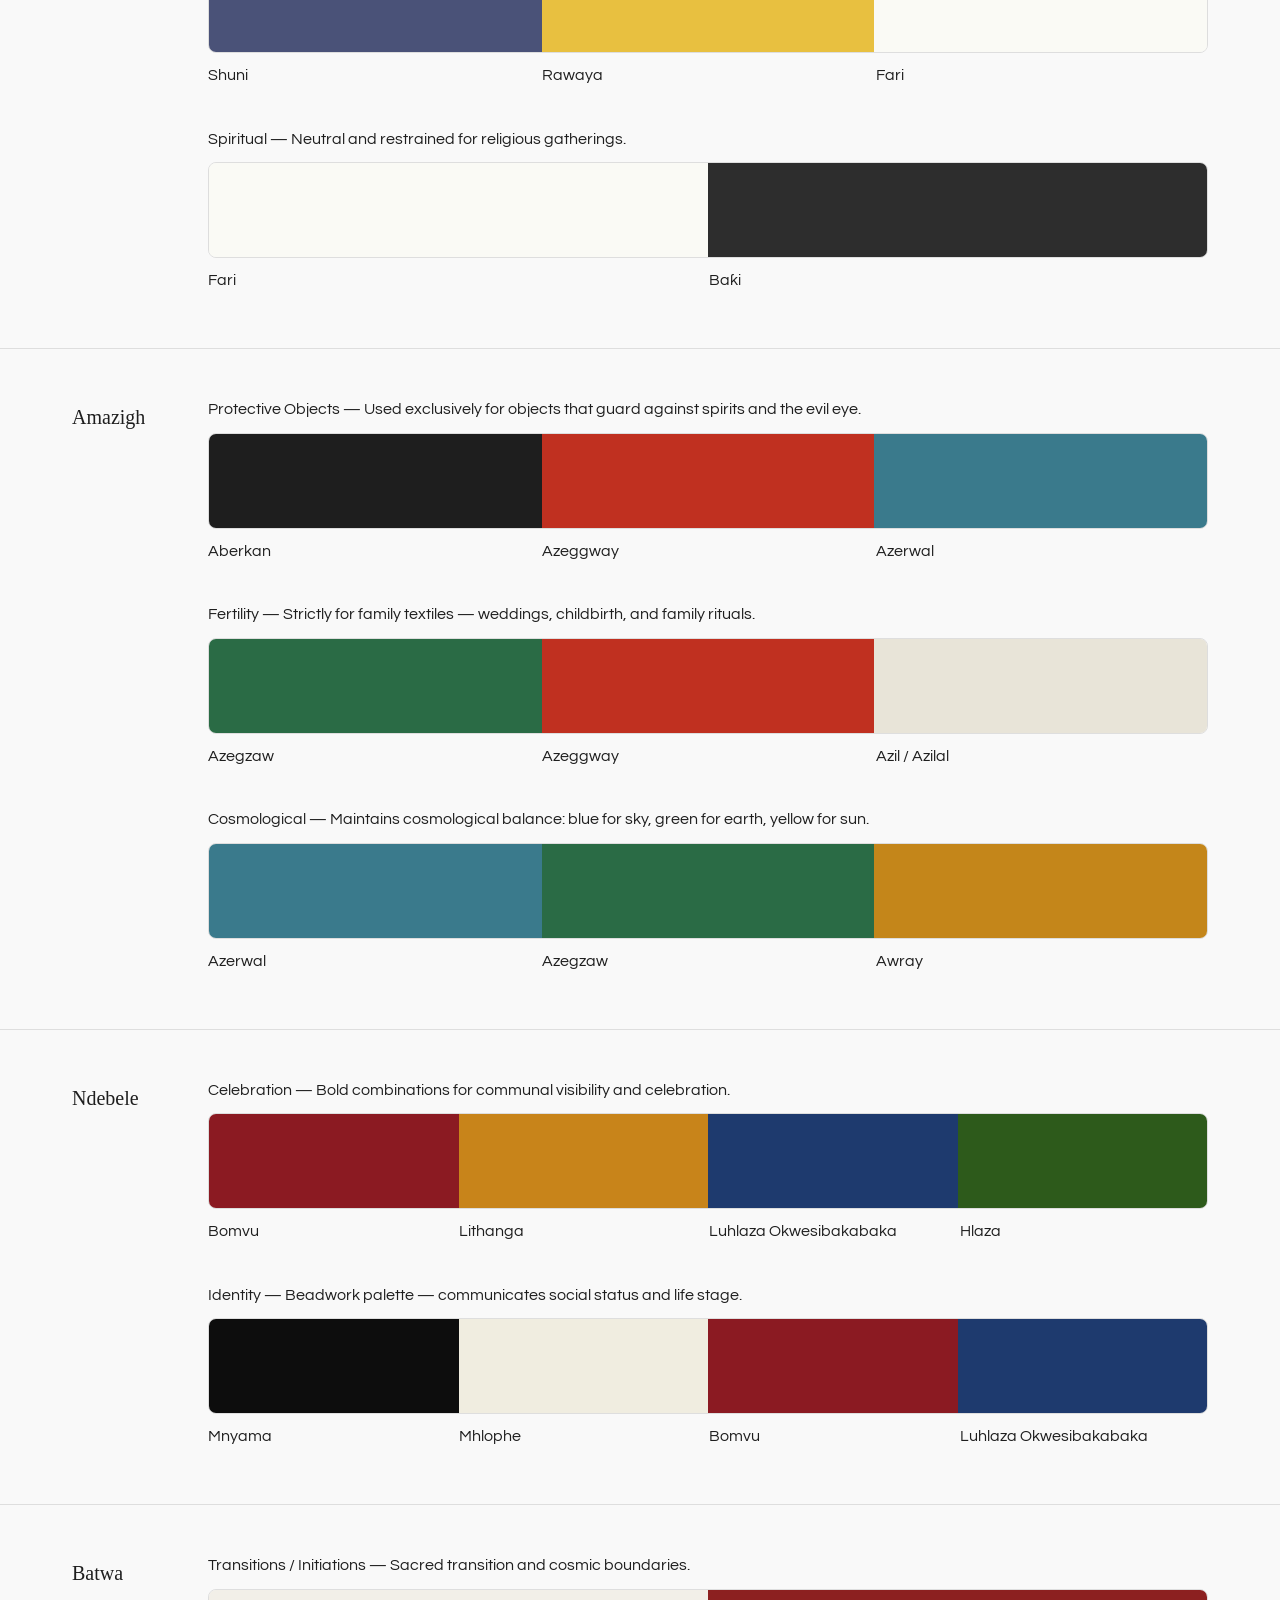
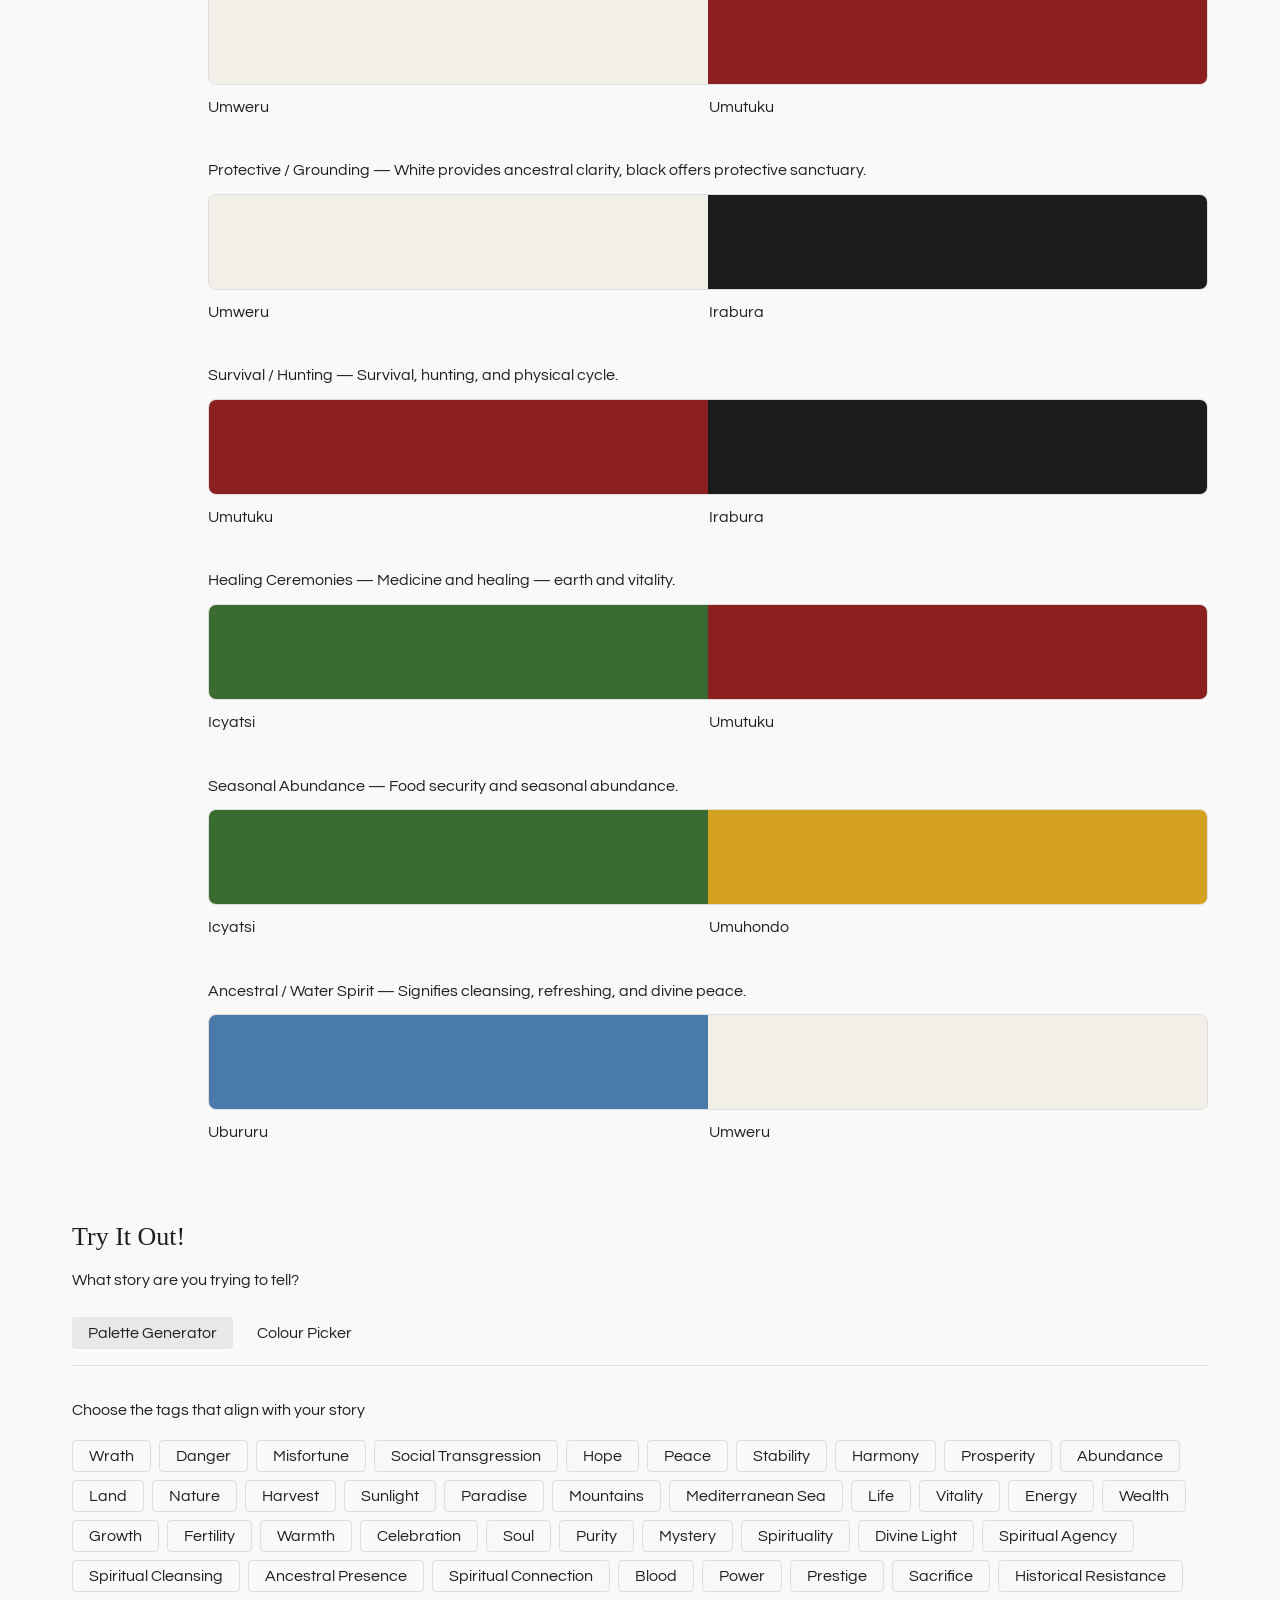
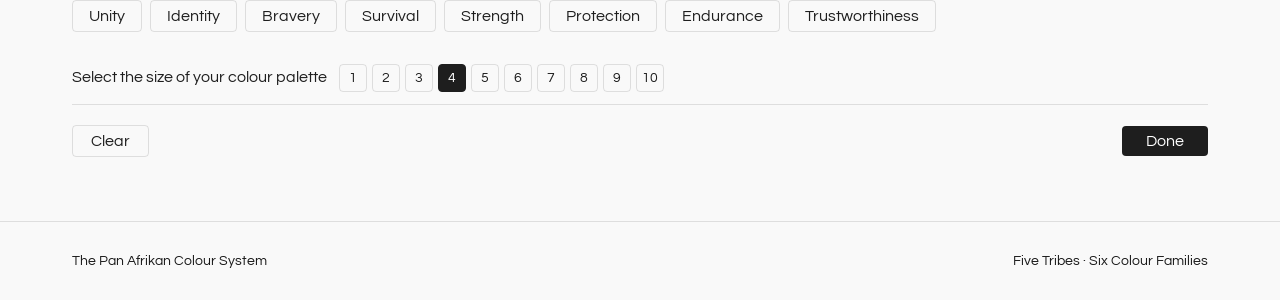
==== commit 64b0f661: "Update index-en.html" ====
--- a/index-en.html
+++ b/index-en.html
@@ -26,7 +26,7 @@
 
 <!-- HERO -->
 <section class="hero">
-  <img class="hero-bg" src="images/HERO1.png" alt="" />
+  <img class="hero-bg" src="HERO1.png" alt="" />
   <div class="hero-content">
     <p class="hero-eyebrow">Decolonising Design</p>
     <h1>Colour Rooted in<br>Afrikan Culture</h1>
@@ -62,13 +62,13 @@
   </div>
   <div class="proof-3up">
     <div class="proof-block proof-block--tall">
-      <img src="images/Artwork 1.png" alt="Artwork 1" onerror="this.style.display='none';this.parentElement.setAttribute('data-empty','true')" />
+      <img src="Artwork 1.png" alt="Artwork 1" onerror="this.style.display='none';this.parentElement.setAttribute('data-empty','true')" />
     </div>
     <div class="proof-block proof-block--tall">
-      <img src="images/Artwork 2.png" alt="Artwork 2" onerror="this.style.display='none';this.parentElement.setAttribute('data-empty','true')" />
+      <img src="Artwork 2.png" alt="Artwork 2" onerror="this.style.display='none';this.parentElement.setAttribute('data-empty','true')" />
     </div>
     <div class="proof-block proof-block--tall">
-      <img src="images/Artwork 3.png" alt="Artwork 3" onerror="this.style.display='none';this.parentElement.setAttribute('data-empty','true')" />
+      <img src="Artwork 3.png" alt="Artwork 3" onerror="this.style.display='none';this.parentElement.setAttribute('data-empty','true')" />
     </div>
   </div>
 
